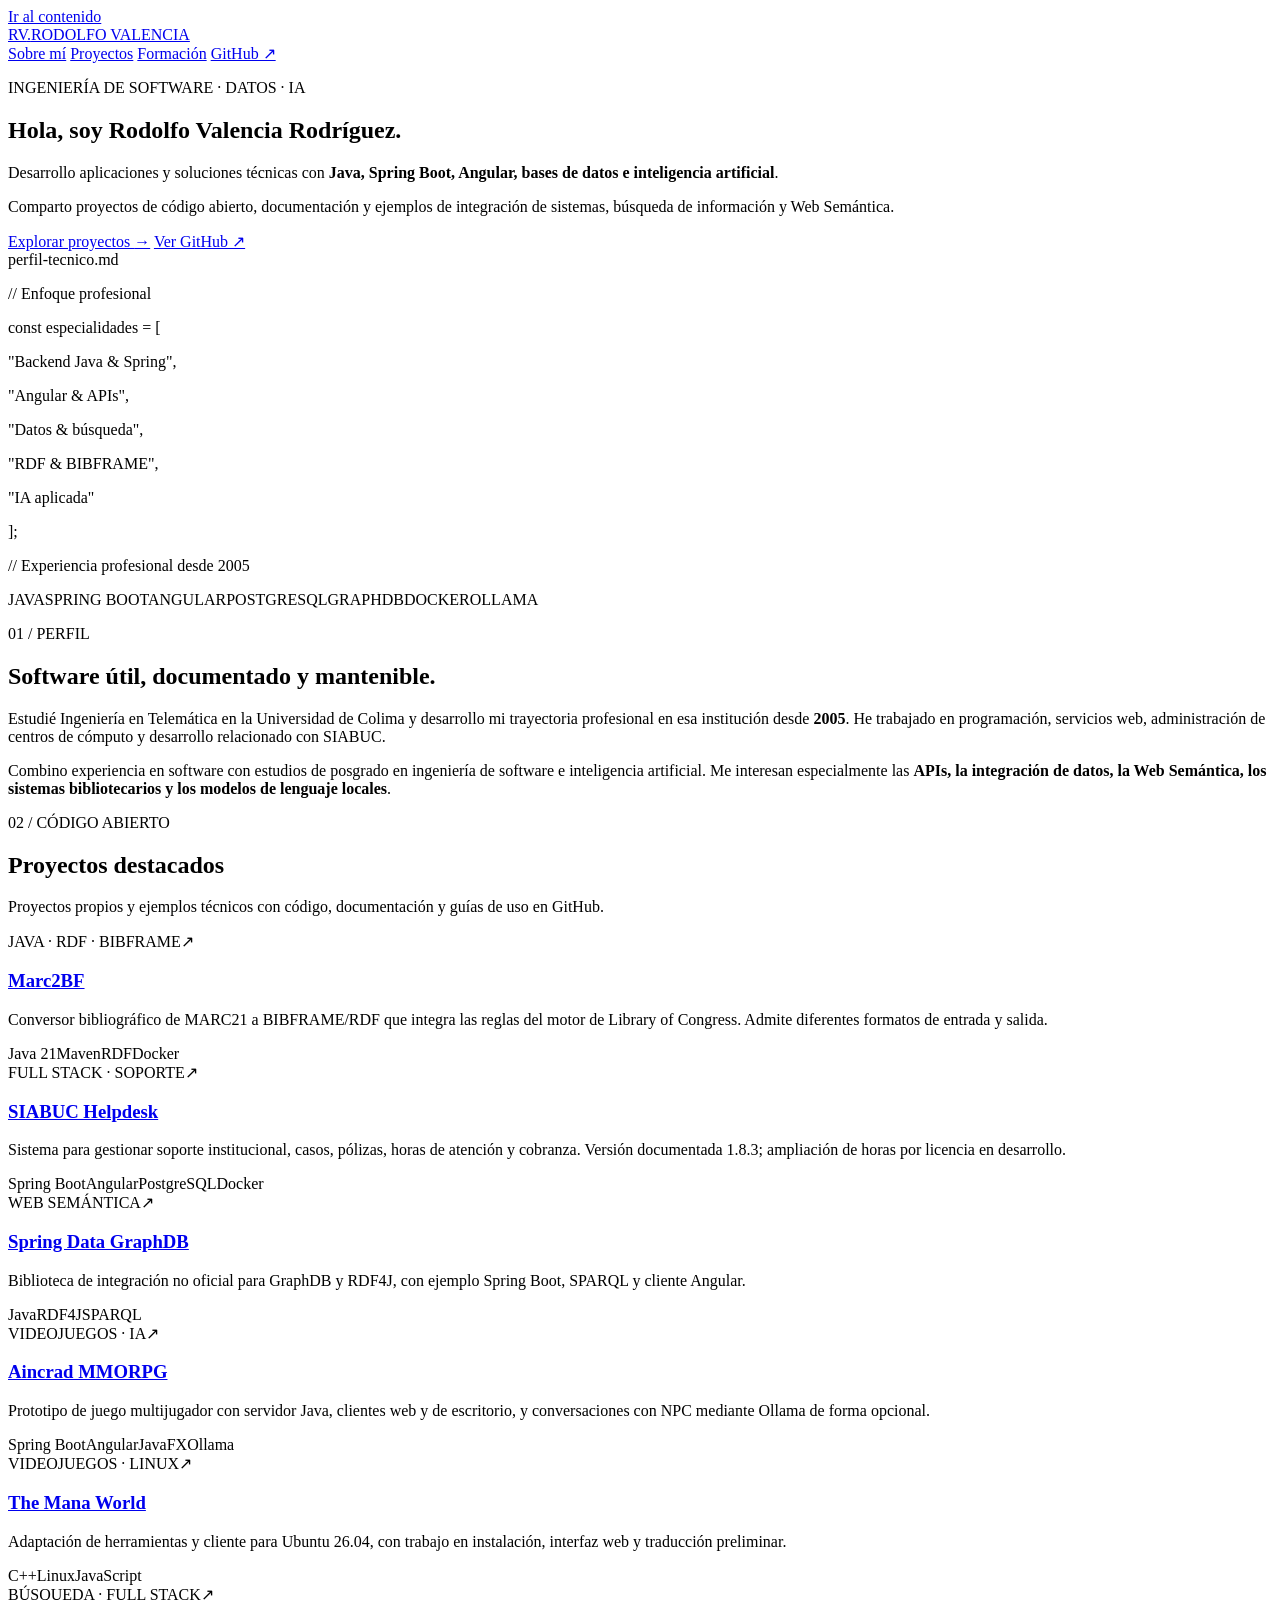
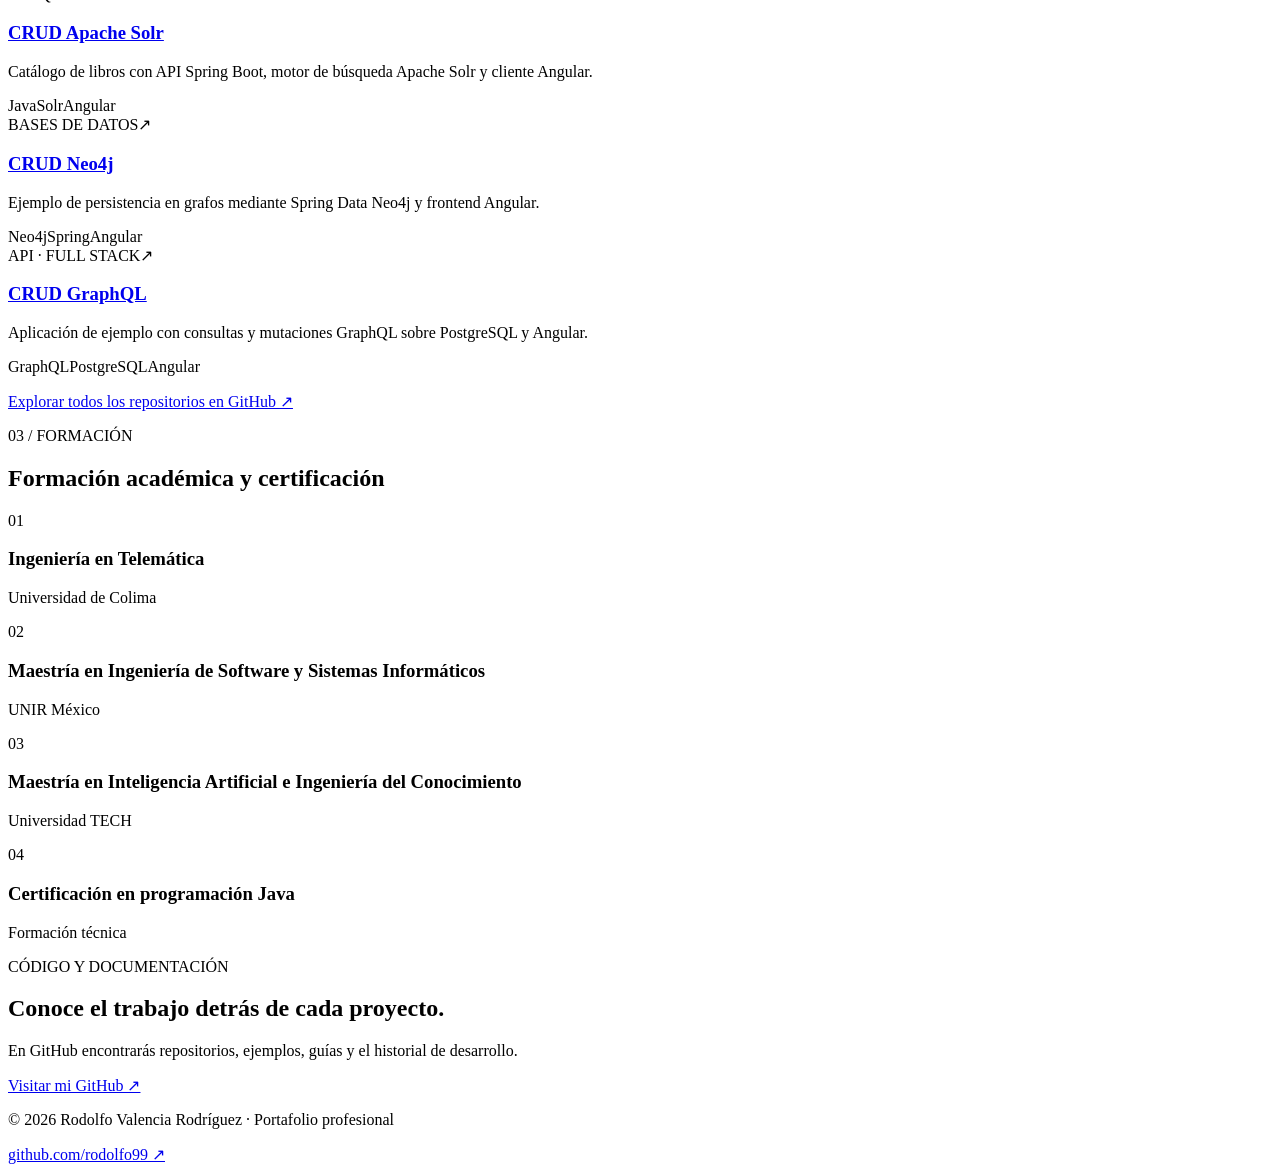
==== docs/index.html @ 11c46667 "feat(portfolio): add SEO-ready professional GitHub Pages landing page" ====
<!doctype html>
<html lang="es-MX">
<head>
  <meta charset="utf-8">
  <meta name="viewport" content="width=device-width, initial-scale=1">
  <meta name="theme-color" content="#0b1222">
  <meta name="robots" content="index,follow,max-image-preview:large">
  <title>Rodolfo Valencia Rodríguez | Desarrollo de software, Java e IA</title>
  <meta name="description" content="Portafolio de Rodolfo Valencia Rodríguez: desarrollo de software con Java, Spring Boot, Angular, bases de datos, Web Semántica e inteligencia artificial. Proyectos y código abierto.">
  <link rel="canonical" href="https://rodolfo99.github.io/rodolfo99/">
  <link rel="icon" type="image/svg+xml" href="favicon.svg">
  <link rel="stylesheet" href="styles.css">
  <meta property="og:locale" content="es_MX">
  <meta property="og:type" content="website">
  <meta property="og:title" content="Rodolfo Valencia Rodríguez | Ingeniería de software y proyectos">
  <meta property="og:description" content="Java, Spring Boot, Angular, datos, Web Semántica e IA. Conoce mis proyectos abiertos y mi trayectoria.">
  <meta property="og:url" content="https://rodolfo99.github.io/rodolfo99/">
  <meta property="og:site_name" content="Portafolio de Rodolfo Valencia Rodríguez">
  <meta property="og:image" content="https://avatars.githubusercontent.com/u/41081472?v=4">
  <meta name="twitter:card" content="summary">
  <script type="application/ld+json">
  {
    "@context":"https://schema.org",
    "@type":"Person",
    "@id":"https://rodolfo99.github.io/rodolfo99/#persona",
    "name":"Rodolfo Valencia Rodríguez",
    "alternateName":"rodolfo99",
    "url":"https://rodolfo99.github.io/rodolfo99/",
    "sameAs":["https://github.com/rodolfo99"],
    "jobTitle":"Desarrollador de software",
    "description":"Desarrollo de software con Java, Spring Boot, Angular, bases de datos, Web Semántica e inteligencia artificial.",
    "alumniOf":[
      {"@type":"CollegeOrUniversity","name":"Universidad de Colima"},
      {"@type":"CollegeOrUniversity","name":"UNIR México"},
      {"@type":"CollegeOrUniversity","name":"Universidad TECH"}
    ],
    "knowsAbout":["Java","Spring Boot","Angular","PostgreSQL","Neo4j","Apache Solr","RDF","BIBFRAME","Inteligencia artificial"]
  }
  </script>
</head>
<body>
  <a class="skip" href="#contenido">Ir al contenido</a>
  <header class="site-header">
    <div class="container topbar">
      <a class="brand" href="./" aria-label="Inicio del portafolio">RV<span class="brand-dot">.</span><span class="brand-label">RODOLFO VALENCIA</span></a>
      <nav aria-label="Navegación principal">
        <a href="#sobre-mi">Sobre mí</a>
        <a href="#proyectos">Proyectos</a>
        <a href="#formacion">Formación</a>
        <a class="nav-github" href="https://github.com/rodolfo99" target="_blank" rel="noopener noreferrer">GitHub ↗</a>
      </nav>
    </div>
  </header>

  <main id="contenido">
    <section class="hero container" aria-labelledby="hero-title">
      <div class="hero-copy">
        <p class="eyebrow"><span class="eyebrow-line"></span> INGENIERÍA DE SOFTWARE · DATOS · IA</p>
        <h1 id="hero-title">Hola, soy <span>Rodolfo Valencia Rodríguez.</span></h1>
        <p class="lead">Desarrollo aplicaciones y soluciones técnicas con <strong>Java, Spring Boot, Angular, bases de datos e inteligencia artificial</strong>.</p>
        <p class="intro">Comparto proyectos de código abierto, documentación y ejemplos de integración de sistemas, búsqueda de información y Web Semántica.</p>
        <div class="actions">
          <a class="button primary" href="#proyectos">Explorar proyectos <span aria-hidden="true">→</span></a>
          <a class="button secondary" href="https://github.com/rodolfo99" target="_blank" rel="noopener noreferrer">Ver GitHub ↗</a>
        </div>
      </div>
      <aside class="hero-panel" aria-label="Especialidades">
        <div class="panel-top"><span class="lights" aria-hidden="true"><i></i><i></i><i></i></span><span>perfil-tecnico.md</span></div>
        <div class="panel-content">
          <p><span class="code-muted">// Enfoque profesional</span></p>
          <p><span class="code-purple">const</span> especialidades = [</p>
          <p class="code-indent"><span class="code-green">"Backend Java &amp; Spring"</span>,</p>
          <p class="code-indent"><span class="code-green">"Angular &amp; APIs"</span>,</p>
          <p class="code-indent"><span class="code-green">"Datos &amp; búsqueda"</span>,</p>
          <p class="code-indent"><span class="code-green">"RDF &amp; BIBFRAME"</span>,</p>
          <p class="code-indent"><span class="code-green">"IA aplicada"</span></p>
          <p>];</p>
          <p class="code-muted code-end">// Experiencia profesional desde 2005</p>
        </div>
      </aside>
    </section>

    <section class="strip" aria-label="Tecnologías principales">
      <div class="container stack"><span>JAVA</span><span>SPRING BOOT</span><span>ANGULAR</span><span>POSTGRESQL</span><span>GRAPHDB</span><span>DOCKER</span><span>OLLAMA</span></div>
    </section>

    <section class="section container" id="sobre-mi" aria-labelledby="sobre-title">
      <div class="section-heading"><p class="eyebrow">01 / PERFIL</p><h2 id="sobre-title">Software útil, documentado y mantenible.</h2></div>
      <div class="about-grid">
        <p>Estudié Ingeniería en Telemática en la Universidad de Colima y desarrollo mi trayectoria profesional en esa institución desde <strong>2005</strong>. He trabajado en programación, servicios web, administración de centros de cómputo y desarrollo relacionado con SIABUC.</p>
        <p>Combino experiencia en software con estudios de posgrado en ingeniería de software e inteligencia artificial. Me interesan especialmente las <strong>APIs, la integración de datos, la Web Semántica, los sistemas bibliotecarios y los modelos de lenguaje locales</strong>.</p>
      </div>
    </section>

    <section class="section projects-section" id="proyectos" aria-labelledby="projects-title">
      <div class="container">
        <div class="section-heading"><p class="eyebrow">02 / CÓDIGO ABIERTO</p><h2 id="projects-title">Proyectos destacados</h2><p class="section-subtitle">Proyectos propios y ejemplos técnicos con código, documentación y guías de uso en GitHub.</p></div>
        <div class="projects">
          <article class="card featured"><div class="card-head"><span class="tag">JAVA · RDF · BIBFRAME</span><span class="card-arrow" aria-hidden="true">↗</span></div><h3><a href="https://github.com/rodolfo99/Marc2BF">Marc2BF</a></h3><p>Conversor bibliográfico de MARC21 a BIBFRAME/RDF que integra las reglas del motor de Library of Congress. Admite diferentes formatos de entrada y salida.</p><div class="pills"><span>Java 21</span><span>Maven</span><span>RDF</span><span>Docker</span></div></article>
          <article class="card featured"><div class="card-head"><span class="tag">FULL STACK · SOPORTE</span><span class="card-arrow" aria-hidden="true">↗</span></div><h3><a href="https://github.com/rodolfo99/helpdesk-siabuc">SIABUC Helpdesk</a></h3><p>Sistema para gestionar soporte institucional, casos, pólizas, horas de atención y cobranza. Versión documentada 1.8.3; ampliación de horas por licencia en desarrollo.</p><div class="pills"><span>Spring Boot</span><span>Angular</span><span>PostgreSQL</span><span>Docker</span></div></article>
          <article class="card"><div class="card-head"><span class="tag">WEB SEMÁNTICA</span><span class="card-arrow" aria-hidden="true">↗</span></div><h3><a href="https://github.com/rodolfo99/Spring-Data-GraphDB">Spring Data GraphDB</a></h3><p>Biblioteca de integración no oficial para GraphDB y RDF4J, con ejemplo Spring Boot, SPARQL y cliente Angular.</p><div class="pills"><span>Java</span><span>RDF4J</span><span>SPARQL</span></div></article>
          <article class="card"><div class="card-head"><span class="tag">VIDEOJUEGOS · IA</span><span class="card-arrow" aria-hidden="true">↗</span></div><h3><a href="https://github.com/rodolfo99/SAO-Aincrad-online-mmrpg">Aincrad MMORPG</a></h3><p>Prototipo de juego multijugador con servidor Java, clientes web y de escritorio, y conversaciones con NPC mediante Ollama de forma opcional.</p><div class="pills"><span>Spring Boot</span><span>Angular</span><span>JavaFX</span><span>Ollama</span></div></article>
          <article class="card"><div class="card-head"><span class="tag">VIDEOJUEGOS · LINUX</span><span class="card-arrow" aria-hidden="true">↗</span></div><h3><a href="https://github.com/rodolfo99/The-Mana-World-Ubuntu-26.04">The Mana World</a></h3><p>Adaptación de herramientas y cliente para Ubuntu 26.04, con trabajo en instalación, interfaz web y traducción preliminar.</p><div class="pills"><span>C++</span><span>Linux</span><span>JavaScript</span></div></article>
          <article class="card"><div class="card-head"><span class="tag">BÚSQUEDA · FULL STACK</span><span class="card-arrow" aria-hidden="true">↗</span></div><h3><a href="https://github.com/rodolfo99/CRUD-Solr-con-cliente-angular">CRUD Apache Solr</a></h3><p>Catálogo de libros con API Spring Boot, motor de búsqueda Apache Solr y cliente Angular.</p><div class="pills"><span>Java</span><span>Solr</span><span>Angular</span></div></article>
          <article class="card"><div class="card-head"><span class="tag">BASES DE DATOS</span><span class="card-arrow" aria-hidden="true">↗</span></div><h3><a href="https://github.com/rodolfo99/CRUD-LIBROS-NEO4J">CRUD Neo4j</a></h3><p>Ejemplo de persistencia en grafos mediante Spring Data Neo4j y frontend Angular.</p><div class="pills"><span>Neo4j</span><span>Spring</span><span>Angular</span></div></article>
          <article class="card"><div class="card-head"><span class="tag">API · FULL STACK</span><span class="card-arrow" aria-hidden="true">↗</span></div><h3><a href="https://github.com/rodolfo99/crud-GraphQL-con-cliente-angular">CRUD GraphQL</a></h3><p>Aplicación de ejemplo con consultas y mutaciones GraphQL sobre PostgreSQL y Angular.</p><div class="pills"><span>GraphQL</span><span>PostgreSQL</span><span>Angular</span></div></article>
        </div>
        <p class="more"><a href="https://github.com/rodolfo99?tab=repositories">Explorar todos los repositorios en GitHub <span aria-hidden="true">↗</span></a></p>
      </div>
    </section>

    <section class="section container" id="formacion" aria-labelledby="education-title">
      <div class="section-heading"><p class="eyebrow">03 / FORMACIÓN</p><h2 id="education-title">Formación académica y certificación</h2></div>
      <div class="education">
        <div><span class="education-mark" aria-hidden="true">01</span><div><h3>Ingeniería en Telemática</h3><p>Universidad de Colima</p></div></div>
        <div><span class="education-mark" aria-hidden="true">02</span><div><h3>Maestría en Ingeniería de Software y Sistemas Informáticos</h3><p>UNIR México</p></div></div>
        <div><span class="education-mark" aria-hidden="true">03</span><div><h3>Maestría en Inteligencia Artificial e Ingeniería del Conocimiento</h3><p>Universidad TECH</p></div></div>
        <div><span class="education-mark" aria-hidden="true">04</span><div><h3>Certificación en programación Java</h3><p>Formación técnica</p></div></div>
      </div>
    </section>

    <section class="closing"><div class="container closing-content"><div><p class="eyebrow">CÓDIGO Y DOCUMENTACIÓN</p><h2>Conoce el trabajo detrás de cada proyecto.</h2><p>En GitHub encontrarás repositorios, ejemplos, guías y el historial de desarrollo.</p></div><a class="button primary" href="https://github.com/rodolfo99">Visitar mi GitHub ↗</a></div></section>
  </main>

  <footer class="footer"><div class="container footer-inner"><p>© <span>2026</span> Rodolfo Valencia Rodríguez · Portafolio profesional</p><a href="https://github.com/rodolfo99">github.com/rodolfo99 ↗</a></div></footer>
</body>
</html>
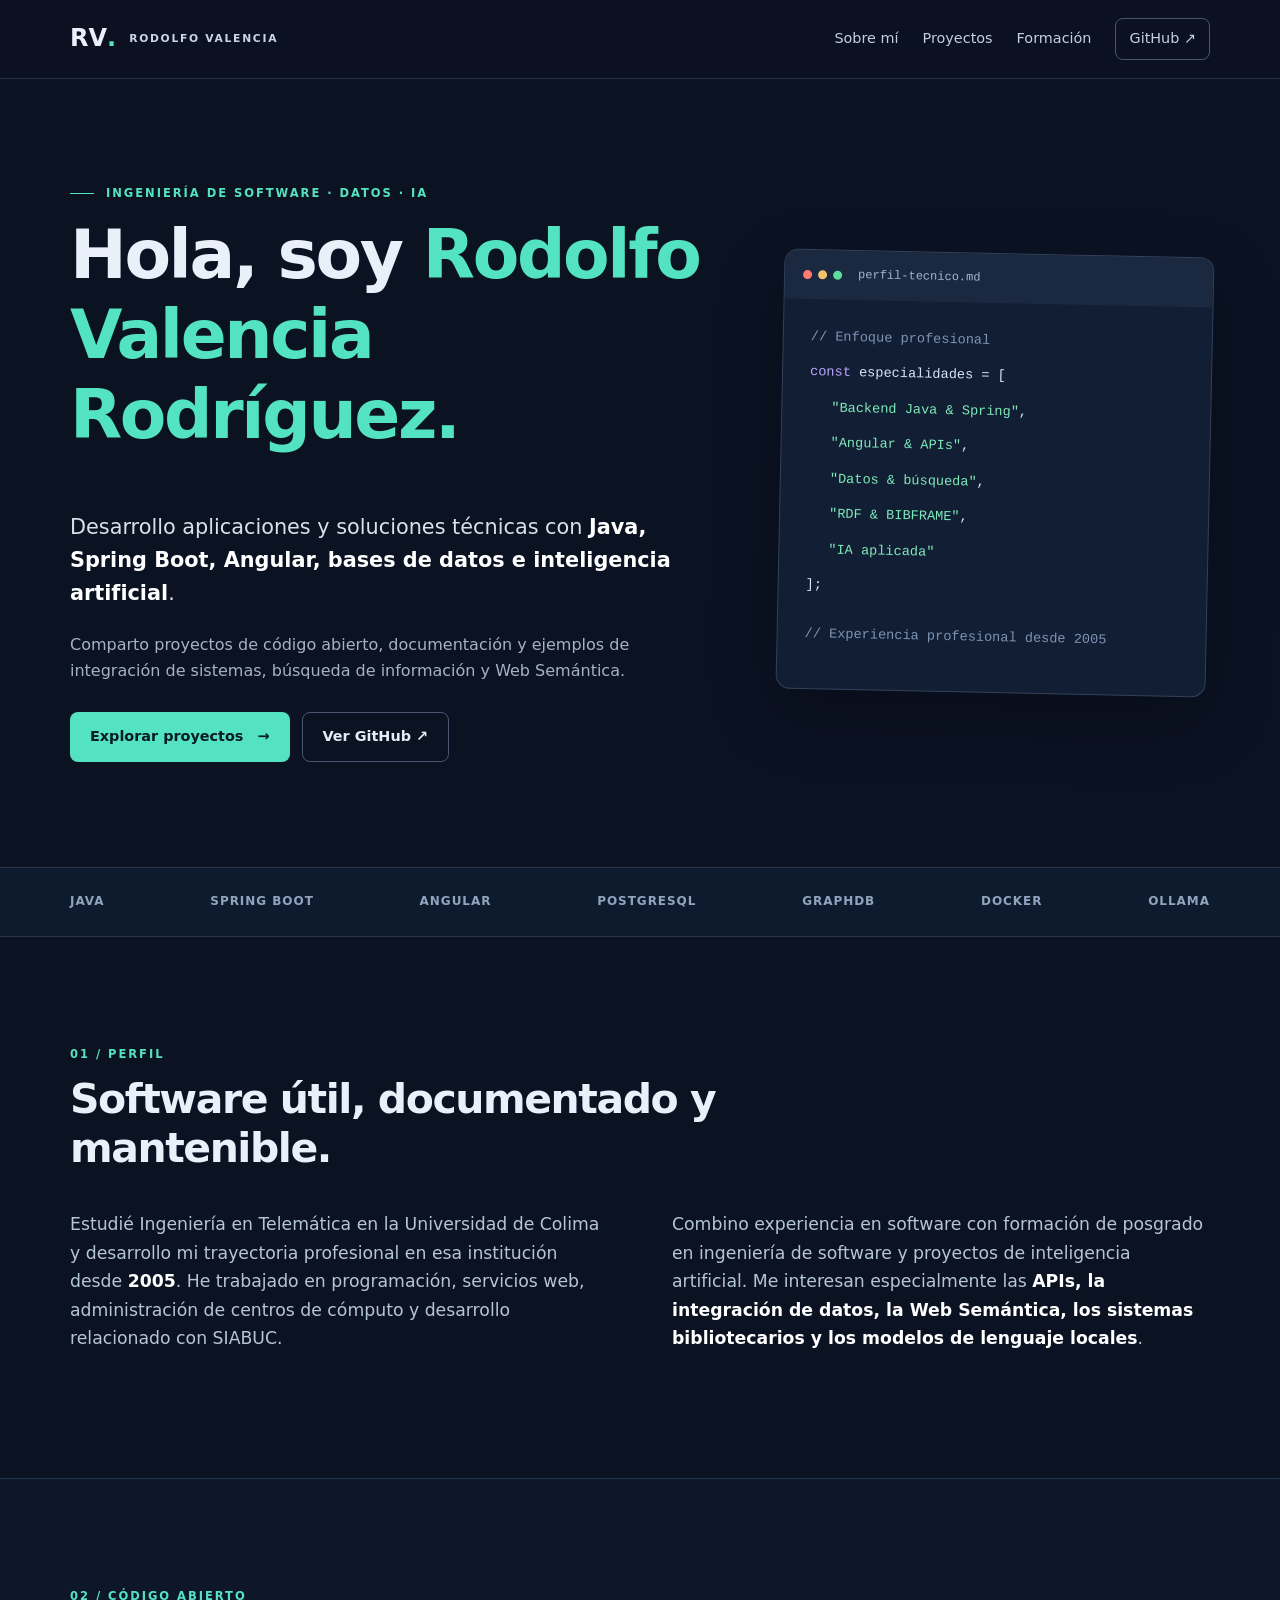
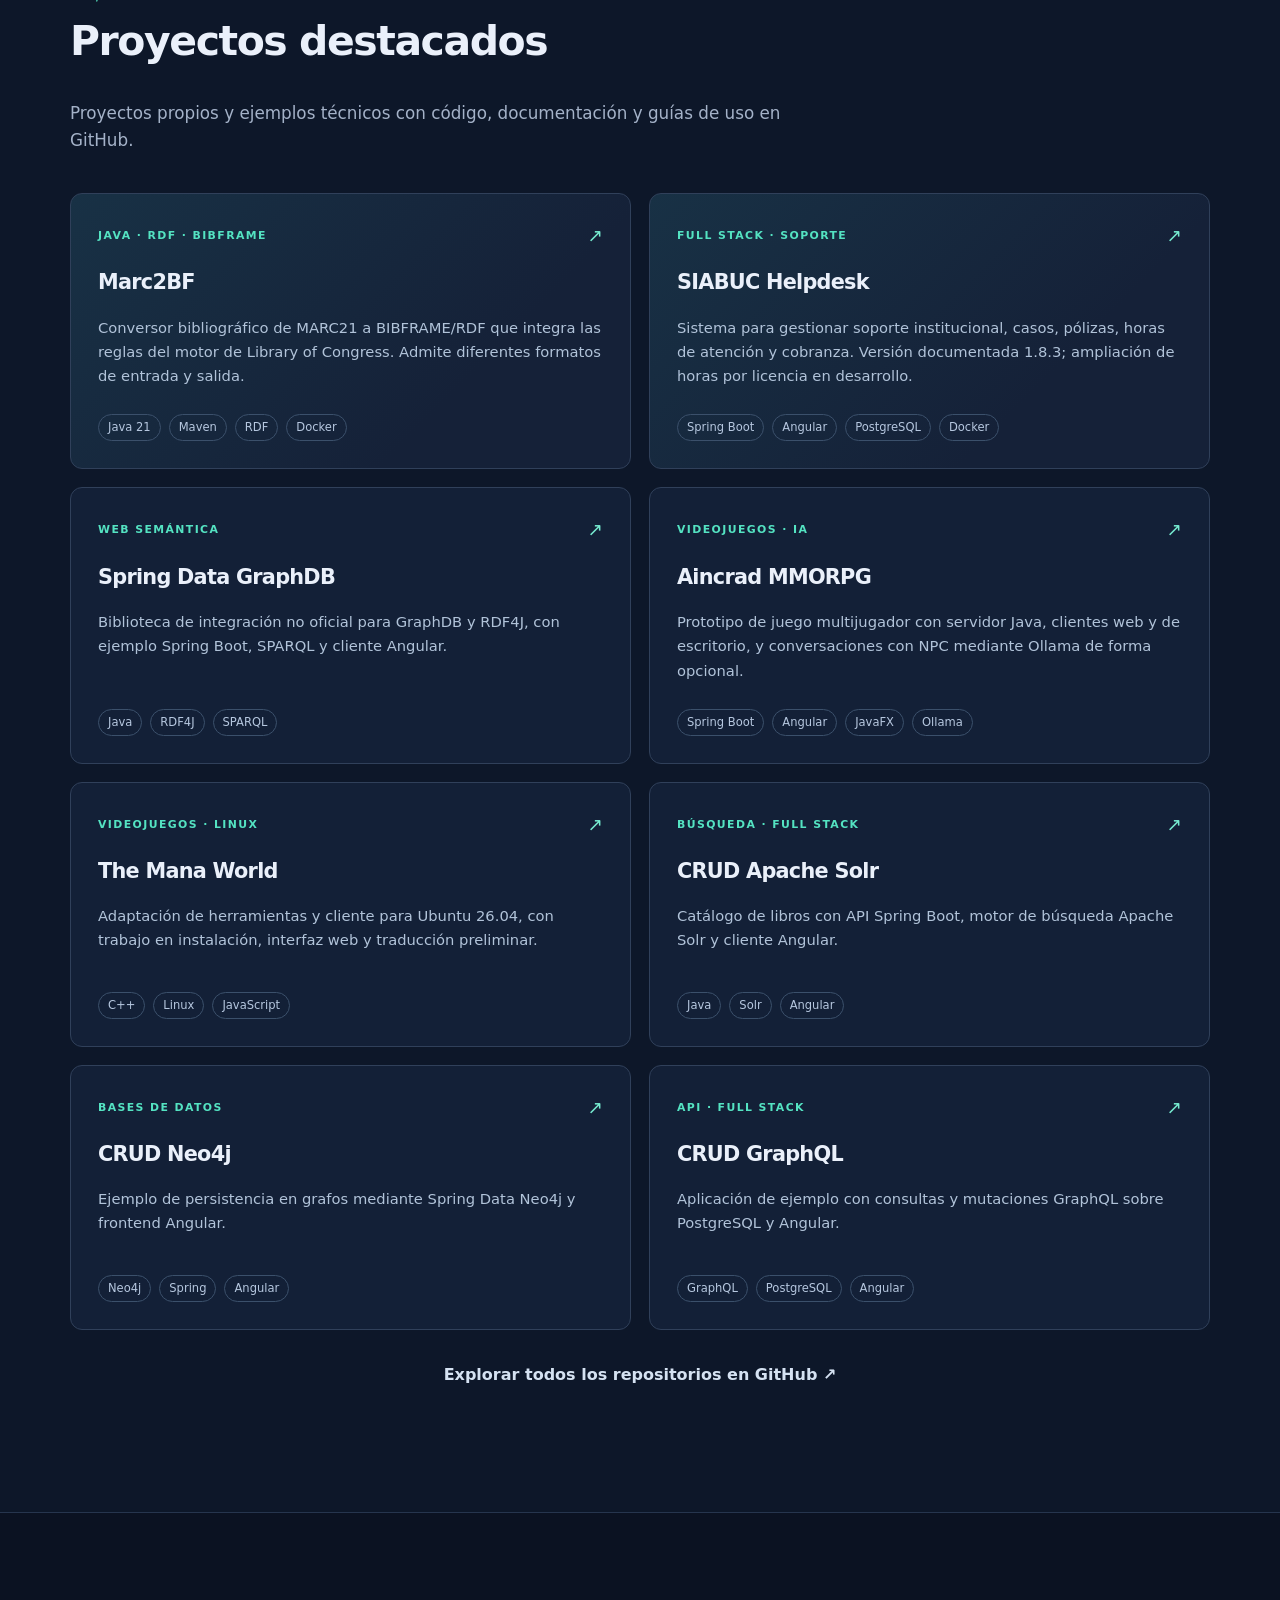
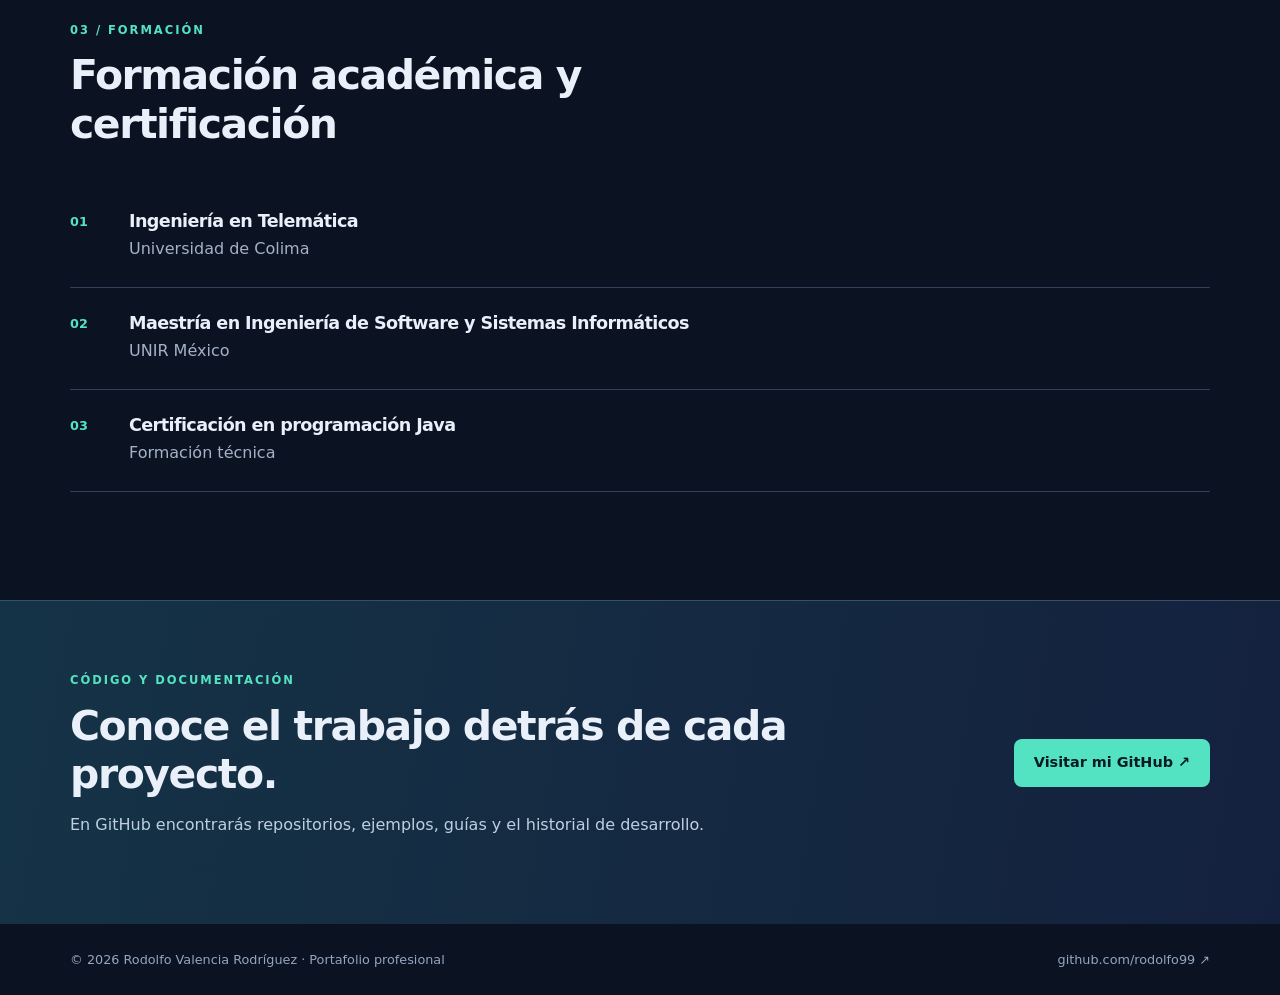
==== commit f557aabc: "Quitar maestría de Universidad TECH del portafolio" ====
--- a/docs/index.html
+++ b/docs/index.html
@@ -31,8 +31,7 @@
     "description":"Desarrollo de software con Java, Spring Boot, Angular, bases de datos, Web Semántica e inteligencia artificial.",
     "alumniOf":[
       {"@type":"CollegeOrUniversity","name":"Universidad de Colima"},
-      {"@type":"CollegeOrUniversity","name":"UNIR México"},
-      {"@type":"CollegeOrUniversity","name":"Universidad TECH"}
+      {"@type":"CollegeOrUniversity","name":"UNIR México"}
     ],
     "knowsAbout":["Java","Spring Boot","Angular","PostgreSQL","Neo4j","Apache Solr","RDF","BIBFRAME","Inteligencia artificial"]
   }
@@ -88,7 +87,7 @@
       <div class="section-heading"><p class="eyebrow">01 / PERFIL</p><h2 id="sobre-title">Software útil, documentado y mantenible.</h2></div>
       <div class="about-grid">
         <p>Estudié Ingeniería en Telemática en la Universidad de Colima y desarrollo mi trayectoria profesional en esa institución desde <strong>2005</strong>. He trabajado en programación, servicios web, administración de centros de cómputo y desarrollo relacionado con SIABUC.</p>
-        <p>Combino experiencia en software con estudios de posgrado en ingeniería de software e inteligencia artificial. Me interesan especialmente las <strong>APIs, la integración de datos, la Web Semántica, los sistemas bibliotecarios y los modelos de lenguaje locales</strong>.</p>
+        <p>Combino experiencia en software con formación de posgrado en ingeniería de software y proyectos de inteligencia artificial. Me interesan especialmente las <strong>APIs, la integración de datos, la Web Semántica, los sistemas bibliotecarios y los modelos de lenguaje locales</strong>.</p>
       </div>
     </section>
 
@@ -114,8 +113,7 @@
       <div class="education">
         <div><span class="education-mark" aria-hidden="true">01</span><div><h3>Ingeniería en Telemática</h3><p>Universidad de Colima</p></div></div>
         <div><span class="education-mark" aria-hidden="true">02</span><div><h3>Maestría en Ingeniería de Software y Sistemas Informáticos</h3><p>UNIR México</p></div></div>
-        <div><span class="education-mark" aria-hidden="true">03</span><div><h3>Maestría en Inteligencia Artificial e Ingeniería del Conocimiento</h3><p>Universidad TECH</p></div></div>
-        <div><span class="education-mark" aria-hidden="true">04</span><div><h3>Certificación en programación Java</h3><p>Formación técnica</p></div></div>
+        <div><span class="education-mark" aria-hidden="true">03</span><div><h3>Certificación en programación Java</h3><p>Formación técnica</p></div></div>
       </div>
     </section>
 
--- a/docs/styles.css
+++ b/docs/styles.css
@@ -0,0 +1 @@
+:root{color-scheme:dark;--bg:#0b1222;--panel:#111c31;--line:#28354d;--text:#eaf0fa;--muted:#a4b2c8;--aqua:#54e3c2;--violet:#bba6ff;font-family:Inter,ui-sans-serif,system-ui,-apple-system,BlinkMacSystemFont,"Segoe UI",sans-serif}*{box-sizing:border-box}html{scroll-behavior:smooth}body{margin:0;background:var(--bg);color:var(--text);line-height:1.65}a{color:inherit}a:focus-visible{outline:2px solid var(--aqua);outline-offset:4px}h1,h2,h3,p{margin-top:0}h1,h2,h3{line-height:1.18;letter-spacing:-.035em}h1{font-size:clamp(2.6rem,5.3vw,5rem);max-width:850px}h2{font-size:clamp(2rem,3.2vw,3rem);max-width:720px}h3{font-size:1.3rem}strong{color:#fff}.container{width:min(1140px,calc(100% - 44px));margin-inline:auto}.skip{position:absolute;top:-100px;background:#fff;color:#000;padding:8px;z-index:20}.skip:focus{top:8px}.site-header{border-bottom:1px solid #25324a;background:#0b1222ef}.topbar,.site-header nav,.brand{display:flex;align-items:center}.topbar{justify-content:space-between;min-height:78px;gap:18px}.brand{text-decoration:none;font-size:1.5rem;font-weight:850;gap:0}.brand-dot{color:var(--aqua)}.brand-label{font-size:.67rem;letter-spacing:.16em;font-weight:700;color:#cbd5e6;margin-left:13px}.site-header nav{gap:24px}.site-header nav a{text-decoration:none;color:#c2d0e2;font-size:.9rem}.site-header nav a:hover,.more a:hover,.footer a:hover{color:var(--aqua)}.nav-github{border:1px solid #475571;border-radius:8px;padding:8px 13px}.hero{min-height:630px;display:grid;grid-template-columns:1.2fr .8fr;gap:64px;align-items:center;padding-block:105px}.eyebrow{display:flex;align-items:center;gap:12px;letter-spacing:.17em;color:var(--aqua);font-weight:800;font-size:.72rem}.eyebrow-line{height:1px;width:24px;background:var(--aqua)}.hero h1 span{color:var(--aqua)}.lead{font-size:1.3rem;color:#d8e1ee;max-width:650px;line-height:1.6}.intro{color:var(--muted);max-width:630px}.actions{display:flex;gap:12px;flex-wrap:wrap;margin-top:28px}.button{display:inline-flex;align-items:center;justify-content:center;gap:14px;min-height:47px;padding:12px 20px;border-radius:8px;text-decoration:none;font-weight:750;font-size:.9rem;transition:transform .18s,background .18s}.button:hover{transform:translateY(-2px)}.primary{background:var(--aqua);color:#071b22}.secondary{border:1px solid #4a5872;color:#e4ecf7}.hero-panel{border:1px solid #33415a;border-radius:14px;overflow:hidden;background:#121e33;box-shadow:0 24px 65px #0004;transform:rotate(1.2deg)}.panel-top{height:49px;background:#1a2840;display:flex;align-items:center;gap:16px;padding:0 18px;color:#a7b6cb;font-size:.75rem;font-family:monospace}.lights{display:flex;gap:6px}.lights i{background:#ff7b72;width:9px;height:9px;border-radius:50%}.lights i:nth-child(2){background:#f2c26c}.lights i:nth-child(3){background:#5dda9e}.panel-content{padding:27px 27px 29px;font-family:ui-monospace,Consolas,monospace;font-size:.85rem;color:#d8e5fb;overflow:auto}.panel-content p{margin:0 0 13px;white-space:nowrap}.code-muted{color:#7e94b5}.code-purple{color:var(--violet)}.code-green{color:#7ee9b9}.code-indent{padding-left:22px}.code-end{margin-top:27px!important}.strip{background:#0e1a2d;border-block:1px solid #28354d}.stack{display:flex;justify-content:space-between;flex-wrap:wrap;gap:16px;padding-block:24px;color:#91a4be;font-size:.75rem;font-weight:800;letter-spacing:.08em}.section{padding-block:108px}.section-heading{margin-bottom:38px}.section-subtitle{color:var(--muted);max-width:720px;font-size:1.05rem}.about-grid{display:grid;grid-template-columns:1fr 1fr;gap:64px;color:#b5c5d8;font-size:1.08rem}.projects-section{background:#0d1729;border-block:1px solid #26354e}.projects{display:grid;grid-template-columns:repeat(2,1fr);gap:18px}.card{display:flex;flex-direction:column;min-height:265px;border:1px solid #30405a;border-radius:12px;padding:27px;background:#132037;transition:transform .15s,border-color .15s}.card:hover{border-color:#5e8b9b;transform:translateY(-3px)}.card.featured{background:linear-gradient(135deg,#183145,#152138 70%)}.card-head{display:flex;justify-content:space-between;align-items:center;margin-bottom:19px}.tag{font-size:.68rem;letter-spacing:.13em;color:var(--aqua);font-weight:800}.card-arrow{color:#76ebd0;font-size:1.15rem}.card h3 a{text-decoration:none}.card h3 a:hover{text-decoration:underline}.card p{color:#b1c3d9;font-size:.92rem;flex-grow:1}.pills{display:flex;gap:8px;flex-wrap:wrap;margin-top:11px}.pills span{border:1px solid #3b506b;border-radius:30px;color:#b6c7df;padding:3px 9px;font-size:.72rem}.more{text-align:center;margin-top:32px}.more a{color:#d5e2f2;text-decoration:none;font-weight:700}.education{display:grid;gap:0}.education>div{display:flex;gap:25px;padding:25px 0;border-bottom:1px solid #314159}.education-mark{font-size:.8rem;color:var(--aqua);font-weight:800;min-width:34px}.education h3{font-size:1.1rem;margin-bottom:4px}.education p{margin:0;color:var(--muted)}.closing{background:linear-gradient(100deg,#153346,#14213e);border-top:1px solid #345264;padding:70px 0}.closing-content{display:flex;align-items:center;justify-content:space-between;gap:35px}.closing h2{margin-bottom:13px}.closing p:last-child{color:#bed0e0}.footer{padding:25px 0}.footer-inner{display:flex;justify-content:space-between;gap:20px;font-size:.8rem;color:#93a7bf}.footer p{margin:0}.footer a{text-decoration:none}@media(max-width:850px){.hero{grid-template-columns:1fr;gap:30px;padding-block:65px;min-height:0}.hero-panel{max-width:540px;transform:none}.about-grid{gap:25px}.site-header nav{gap:12px}}@media(max-width:620px){.container{width:min(100% - 32px,1140px)}.brand-label{font-size:.6rem}.site-header nav a:not(.nav-github){display:none}.hero{padding-block:58px}.hero h1{font-size:2.7rem}.lead{font-size:1.12rem}.section{padding-block:70px}.about-grid,.projects{grid-template-columns:1fr}.closing-content,.footer-inner{flex-direction:column;align-items:flex-start}.stack{justify-content:flex-start;column-gap:22px}.card{min-height:0}.panel-content{padding:20px 14px;font-size:.75rem}}@media(prefers-reduced-motion:reduce){*,*::before,*::after{scroll-behavior:auto!important;transition:none!important}}
